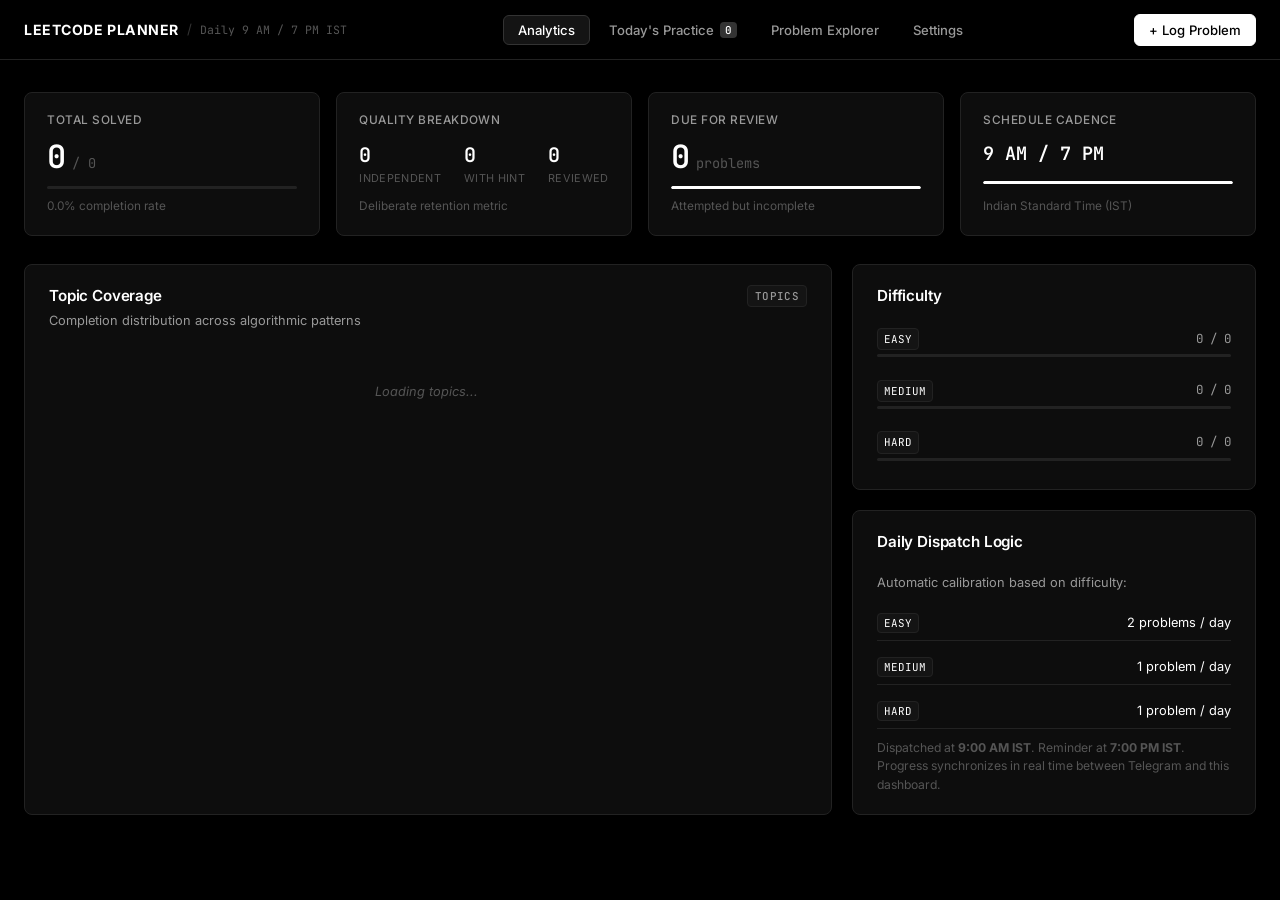
==== templates/index.html @ 70f2a2f5 "LeetCode Daily Scheduler & Planner" ====
<!DOCTYPE html>
<html lang="en">
<head>
  <meta charset="UTF-8" />
  <meta name="viewport" content="width=device-width, initial-scale=1.0" />
  <title>LeetCode Scheduler & Daily Practice Planner</title>
  <meta name="description" content="Deliberate practice scheduler and tracker for LeetCode with automated Telegram dispatch at 9:00 AM IST and evening check-ins at 7:00 PM IST." />
  <link rel="preconnect" href="https://fonts.googleapis.com" />
  <link rel="preconnect" href="https://fonts.gstatic.com" crossorigin />
  <link href="https://fonts.googleapis.com/css2?family=Inter:wght@300;400;500;600;700&family=JetBrains+Mono:wght@400;500;600&display=swap" rel="stylesheet" />
  <link rel="stylesheet" href="/static/css/style.css?v=14" />
</head>
<body class="mono-theme">
  <!-- Top Navigation Header -->
  <header class="app-header">
    <div class="header-inner">
      <div class="brand">
        <span class="brand-title">LEETCODE PLANNER</span>
        <span class="brand-divider">/</span>
        <span class="brand-sub">Daily 9 AM / 7 PM IST</span>
      </div>

      <nav class="nav-menu" role="tablist">
        <button class="nav-item active" data-tab="analytics" id="tabAnalytics">Analytics</button>
        <button class="nav-item" data-tab="daily" id="tabDaily">
          Today's Practice
          <span class="nav-count" id="dailyBadge">0</span>
        </button>
        <button class="nav-item" data-tab="explorer" id="tabExplorer">Problem Explorer</button>
        <button class="nav-item" data-tab="settings" id="tabSettings">Settings</button>
      </nav>

      <div class="header-controls">
        <button class="btn btn-primary" id="btnOpenLogModal">+ Log Problem</button>
      </div>
    </div>
  </header>

  <!-- Main Container -->
  <main class="app-container">
    <!-- TAB 1: ANALYTICS -->
    <section class="tab-pane active" id="pane-analytics">
      <!-- Top Metrics Row -->
      <div class="metrics-row">
        <div class="metric-box">
          <div class="metric-label">Total Solved</div>
          <div class="metric-number-wrap">
            <span class="metric-number" id="statTotalSolved">0</span>
            <span class="metric-total" id="statMasterTotal">/ 0</span>
          </div>
          <div class="progress-track">
            <div class="progress-bar" id="statProgressFill" style="width: 0%"></div>
          </div>
          <div class="metric-meta" id="statCompletionRate">0.0% completion rate</div>
        </div>

        <div class="metric-box">
          <div class="metric-label">Quality Breakdown</div>
          <div class="metric-stats-trio">
            <div class="trio-item">
              <span class="trio-val" id="statIndepSolved">0</span>
              <span class="trio-lbl">Independent</span>
            </div>
            <div class="trio-item">
              <span class="trio-val" id="statHintSolved">0</span>
              <span class="trio-lbl">With Hint</span>
            </div>
            <div class="trio-item">
              <span class="trio-val" id="statReviewSolved">0</span>
              <span class="trio-lbl">Reviewed</span>
            </div>
          </div>
          <div class="metric-meta">Deliberate retention metric</div>
        </div>

        <div class="metric-box" id="cardReviewsDue">
          <div class="metric-label">Due for Review</div>
          <div class="metric-number-wrap">
            <span class="metric-number" id="statReviewsDue">0</span>
            <span class="metric-unit">problems</span>
          </div>
          <div class="progress-track">
            <div class="progress-bar" id="statReviewProgress" style="width: 100%"></div>
          </div>
          <div class="metric-meta">Attempted but incomplete</div>
        </div>

        <div class="metric-box">
          <div class="metric-label">Schedule Cadence</div>
          <div class="metric-number-wrap">
            <span class="metric-number" style="font-size: 1.15rem; font-family: var(--font-mono);">9 AM / 7 PM</span>
          </div>
          <div class="progress-track">
            <div class="progress-bar" style="width: 100%"></div>
          </div>
          <div class="metric-meta">Indian Standard Time (IST)</div>
        </div>
      </div>

      <!-- Main Two Column Grid -->
      <div class="dashboard-grid">
        <!-- Topic Mastery Section -->
        <div class="panel">
          <div class="panel-header">
            <div>
              <h2 class="panel-title">Topic Coverage</h2>
              <p class="panel-desc">Completion distribution across algorithmic patterns</p>
            </div>
            <span class="tag" id="topicCountBadge">Topics</span>
          </div>
          <div class="topics-grid" id="topicsContainer">
            <div class="loading-state">Loading topics...</div>
          </div>
        </div>

        <!-- Sidebar Section: Difficulty & Schedule Rules -->
        <div class="sidebar-col">
          <!-- Difficulty Panel -->
          <div class="panel">
            <div class="panel-header">
              <h2 class="panel-title">Difficulty</h2>
            </div>
            <div class="diff-list">
              <div class="diff-row">
                <div class="diff-info">
                  <span class="mono-badge">EASY</span>
                  <span class="diff-val" id="diffEasyCounts">0 / 0</span>
                </div>
                <div class="progress-track">
                  <div class="progress-bar" id="diffEasyFill" style="width: 0%"></div>
                </div>
              </div>

              <div class="diff-row">
                <div class="diff-info">
                  <span class="mono-badge">MEDIUM</span>
                  <span class="diff-val" id="diffMedCounts">0 / 0</span>
                </div>
                <div class="progress-track">
                  <div class="progress-bar" id="diffMedFill" style="width: 0%"></div>
                </div>
              </div>

              <div class="diff-row">
                <div class="diff-info">
                  <span class="mono-badge">HARD</span>
                  <span class="diff-val" id="diffHardCounts">0 / 0</span>
                </div>
                <div class="progress-track">
                  <div class="progress-bar" id="diffHardFill" style="width: 0%"></div>
                </div>
              </div>
            </div>
          </div>

          <!-- Daily Rule Policy Panel -->
          <div class="panel">
            <div class="panel-header">
              <h2 class="panel-title">Daily Dispatch Logic</h2>
            </div>
            <p class="panel-desc">Automatic calibration based on difficulty:</p>
            <div style="margin-top: 12px; display: flex; flex-direction: column; gap: 8px;">
              <div class="kv-row">
                <span class="kv-key"><span class="mono-badge">EASY</span></span>
                <span class="kv-val">2 problems / day</span>
              </div>
              <div class="kv-row">
                <span class="kv-key"><span class="mono-badge">MEDIUM</span></span>
                <span class="kv-val">1 problem / day</span>
              </div>
              <div class="kv-row">
                <span class="kv-key"><span class="mono-badge">HARD</span></span>
                <span class="kv-val">1 problem / day</span>
              </div>
            </div>
            <p class="settings-hint" style="margin-top: 10px;">
              Dispatched at <b>9:00 AM IST</b>. Reminder at <b>7:00 PM IST</b>. Progress synchronizes in real time between Telegram and this dashboard.
            </p>
          </div>
        </div>
      </div>
    </section>

    <!-- TAB 2: TODAY'S PRACTICE -->
    <section class="tab-pane" id="pane-daily">
      <div class="section-hero">
        <div>
          <h2 class="section-title">Today's Practice Assignment</h2>
          <p class="section-desc">Topic-calibrated problems for today (2 if Easy, 1 if Medium or Hard).</p>
        </div>
        <div class="hero-actions">
          <button class="btn btn-secondary btn-sm" id="btnTelegramSendDaily">Send to Telegram</button>
          <button class="btn btn-secondary btn-sm" id="btnRefreshDaily">Regenerate Batch</button>
        </div>
      </div>

      <!-- Company Filter -->
      <div class="filter-strip">
        <span class="filter-caption">Company Filter:</span>
        <div class="filter-buttons" id="dailyCompanyPills">
          <button class="filter-btn active" data-company="">All</button>
          <button class="filter-btn" data-company="amazon">Amazon</button>
          <button class="filter-btn" data-company="google">Google</button>
          <button class="filter-btn" data-company="meta">Meta</button>
          <button class="filter-btn" data-company="microsoft">Microsoft</button>
          <button class="filter-btn" data-company="apple">Apple</button>
          <button class="filter-btn" data-company="uber">Uber</button>
        </div>
      </div>

      <!-- Daily Problem Cards -->
      <div class="daily-grid" id="dailyCardsContainer">
        <div class="loading-state">Loading today's practice...</div>
      </div>
    </section>

    <!-- TAB 3: PROBLEM EXPLORER -->
    <section class="tab-pane" id="pane-explorer">
      <div class="panel explorer-controls">
        <!-- Full Width Search Bar at Top -->
        <div class="search-wrap-full" style="position: relative; width: 100%; margin-bottom: 1.25rem;">
          <div class="search-icon-box" style="position: absolute; left: 15px; top: 50%; transform: translateY(-50%); display: flex; align-items: center; pointer-events: none; color: var(--text-muted); z-index: 2;">
            <svg viewBox="0 0 24 24" width="16" height="16" fill="none" stroke="currentColor" stroke-width="2">
              <circle cx="11" cy="11" r="8"></circle>
              <line x1="21" y1="21" x2="16.65" y2="16.65"></line>
            </svg>
          </div>
          <input type="text" id="inputSearch" class="form-control search-input-styled" style="padding-left: 44px !important;" placeholder="Search by problem title or #ID (e.g. 1, 53, Two Sum)..." />
        </div>

        <!-- 2 Dropdowns Left & 2 Dropdowns Right -->
        <div class="filters-grid">
          <!-- Left Side (2 Dropdowns) -->
          <div class="filter-col">
            <div class="filter-field">
              <label class="filter-label" for="selectTopic">Topic Pattern</label>
              <select id="selectTopic" class="form-control form-select">
                <option value="all">All Topics</option>
              </select>
            </div>
            <div class="filter-field">
              <label class="filter-label" for="selectDifficulty">Difficulty</label>
              <select id="selectDifficulty" class="form-control form-select">
                <option value="all">All Difficulties</option>
                <option value="Easy">Easy</option>
                <option value="Medium">Medium</option>
                <option value="Hard">Hard</option>
              </select>
            </div>
          </div>

          <!-- Right Side (2 Dropdowns) -->
          <div class="filter-col">
            <div class="filter-field">
              <label class="filter-label" for="selectCompany">Target Company</label>
              <select id="selectCompany" class="form-control form-select">
                <option value="all">All Companies</option>
              </select>
            </div>
            <div class="filter-field">
              <label class="filter-label" for="selectStatus">Progress Status</label>
              <select id="selectStatus" class="form-control form-select">
                <option value="all">All Status</option>
                <option value="unsolved">Unsolved</option>
                <option value="solved">Solved</option>
                <option value="attempted">Attempted</option>
              </select>
            </div>
          </div>
        </div>
      </div>

      <!-- Table Panel -->
      <div class="panel table-panel">
        <div class="table-scroll">
          <table class="data-table">
            <thead>
              <tr>
                <th style="width: 70px;">ID</th>
                <th>TITLE</th>
                <th style="width: 110px;">DIFFICULTY</th>
                <th style="width: 150px;">TOPIC</th>
                <th>COMPANIES</th>
                <th style="width: 120px;">STATUS</th>
                <th style="width: 160px; text-align: right;">ACTIONS</th>
              </tr>
            </thead>
            <tbody id="problemsTableBody">
              <tr><td colspan="7" class="loading-state">Loading catalog...</td></tr>
            </tbody>
          </table>
        </div>

        <div class="table-footer">
          <span class="footer-info" id="paginationInfo">Showing 0 problems</span>
          <div class="pagination">
            <button class="btn btn-secondary btn-sm" id="btnPrevPage" disabled>Previous</button>
            <span class="page-num" id="pageIndicator">Page 1 / 1</span>
            <button class="btn btn-secondary btn-sm" id="btnNextPage">Next</button>
          </div>
        </div>
      </div>
    </section>

    <!-- TAB 4: SETTINGS -->
    <section class="tab-pane" id="pane-settings">
      <div class="settings-layout">
        <!-- Telegram Bot Settings Panel (Secure - Env Only) -->
        <div class="panel">
          <div class="panel-header">
            <h2 class="panel-title">Telegram Notifications</h2>
            <span class="tag" id="badgeTelegramStatus">CHECKING</span>
          </div>
          <p class="panel-desc">Dispatches daily 9:00 AM practice batches and 7:00 PM evening check-ins.</p>

          <div style="margin-top: 14px; display: flex; flex-direction: column; gap: 8px;">
            <div class="kv-row">
              <span class="kv-key">Bot Service</span>
              <span class="kv-val" id="textTelegramReady">Checking...</span>
            </div>
            <div class="kv-row">
              <span class="kv-key">Bot Token</span>
              <span class="kv-val mono" style="color: var(--text-muted);">•••••••••••••••• (Set via TELEGRAM_BOT_TOKEN)</span>
            </div>
            <div class="kv-row">
              <span class="kv-key">Chat ID</span>
              <span class="kv-val mono" style="color: var(--text-muted);">•••••••••••• (Set via TELEGRAM_CHAT_ID)</span>
            </div>
          </div>

          <p class="settings-hint" style="margin-top: 12px;">
            Credentials are loaded securely from server environment variables (<code>.env</code> locally or Cloud Config in production). Never exposed to visitors.
          </p>

          <div class="settings-actions" style="margin-top: 14px;">
            <button class="btn btn-primary btn-sm" id="btnTestTelegram">Test Ping</button>
            <button class="btn btn-secondary btn-sm" id="btnSendPracticeTelegram">Dispatch Practice Now</button>
          </div>
          <div id="telegramFeedback" class="action-feedback"></div>
        </div>

        <!-- Automated Schedule Panel -->
        <div class="panel">
          <div class="panel-header">
            <h2 class="panel-title">Automated Schedule & Bot</h2>
            <span class="tag" id="badgeSchedulerStatus">ACTIVE</span>
          </div>
          <p class="panel-desc">Automatic morning problem dispatch and evening completion checks.</p>
          <div class="kv-row">
            <span class="kv-key">Morning Dispatch</span>
            <span class="kv-val mono">9:00 AM IST (2 Easy or 1 Med / Hard)</span>
          </div>
          <div class="kv-row">
            <span class="kv-key">Evening Reminder</span>
            <span class="kv-val mono">7:00 PM IST (Nudges if unfinished)</span>
          </div>
          <div class="kv-row">
            <span class="kv-key">Two-Way Sync</span>
            <span class="kv-val">Inline buttons in Telegram sync to Excel & Web</span>
          </div>
          <div class="settings-actions">
            <button class="btn btn-secondary btn-sm" id="btnTriggerMorning">Trigger 9:00 AM Dispatch Now</button>
            <button class="btn btn-secondary btn-sm" id="btnTriggerEvening">Trigger 7:00 PM Reminder Now</button>
          </div>
          <div id="schedulerFeedback" class="action-feedback"></div>
        </div>

        <!-- Excel Data Storage Panel -->
        <div class="panel">
          <div class="panel-header">
            <h2 class="panel-title">Excel Data Storage</h2>
            <span class="tag">EXCEL</span>
          </div>
          <div class="kv-row">
            <span class="kv-key">Master Bank</span>
            <span class="kv-val mono">leetcode.xlsx (Read-Only)</span>
          </div>
          <div class="kv-row">
            <span class="kv-key">User Tracker</span>
            <span class="kv-val mono">leetcode_tracker.xlsx (Upsert)</span>
          </div>
          <p class="settings-hint">
            All progress, attempt dates, review schedules, and dispatch records are saved strictly inside <code>leetcode_tracker.xlsx</code>.
          </p>
          <div class="settings-actions" style="margin-top: 14px; display: flex; gap: 8px; flex-wrap: wrap;">
            <a href="/api/tracker/download" class="btn btn-secondary btn-sm" download>
              ⬇ Download Tracker (.xlsx)
            </a>
            <button class="btn btn-secondary btn-sm" id="btnResetProgress" style="color: #ef4444; border-color: rgba(239, 68, 68, 0.3);">
              Reset All Progress to 0
            </button>
          </div>
          <div id="resetFeedback" class="action-feedback"></div>
        </div>
      </div>
    </section>
  </main>

  <!-- LOG PROGRESS MODAL -->
  <div class="modal-backdrop" id="logModal" aria-hidden="true">
    <div class="modal-dialog">
      <div class="modal-top">
        <div>
          <h3 class="modal-heading">Log Problem Progress</h3>
          <p class="modal-subheading" id="modalProblemSubtitle">Update practice record in leetcode_tracker.xlsx</p>
        </div>
        <button class="btn-close" id="btnCloseLogModal">&times;</button>
      </div>

      <form id="formLogProgress" class="modal-content-form">
        <input type="hidden" id="logQuestionId" />

        <div class="field">
          <label for="logProblemSearch">Problem</label>
          <input type="text" id="logProblemSearch" class="form-control" placeholder="Search by ID or Title (e.g. 1 or Two Sum)" required />
          <div class="field-feedback" id="logProblemDetails"></div>
        </div>

        <div class="field-row">
          <div class="field flex-1">
            <label for="logStatus">Status</label>
            <select id="logStatus" class="form-control form-select">
              <option value="Solved Independently">Solved Independently</option>
              <option value="Solved with hint">Solved with hint</option>
              <option value="Solved after seeing solution">Solved after seeing solution</option>
              <option value="Attempted">Attempted (Struggled)</option>
              <option value="Review solved">Review solved</option>
            </select>
          </div>
          <div class="field flex-1">
            <label for="logDate">Date</label>
            <input type="date" id="logDate" class="form-control" />
          </div>
        </div>

        <div class="field-row">
          <div class="field flex-1">
            <label for="logTimeSpent">Time Taken (Minutes)</label>
            <input type="number" id="logTimeSpent" class="form-control" min="1" max="180" placeholder="25" />
          </div>
          <div class="field flex-1">
            <label for="logHintsUsed">Hints Count</label>
            <input type="number" id="logHintsUsed" class="form-control" min="0" max="10" value="0" />
          </div>
        </div>

        <div class="field">
          <label for="logFeedback">Notes / Approach / Remarks</label>
          <textarea id="logFeedback" class="form-control" rows="3" placeholder="Key insights, edge cases, or complexity notes..."></textarea>
        </div>

        <div class="modal-actions">
          <button type="button" class="btn btn-secondary" id="btnCancelLogModal">Cancel</button>
          <button type="submit" class="btn btn-primary" id="btnSubmitLog">Save to Tracker</button>
        </div>
      </form>
    </div>
  </div>

  <div class="toast-box" id="appToast" aria-live="polite"></div>

  <script src="/static/js/app.js?v=11"></script>
</body>
</html>
---- static/css/style.css ----
/* ==========================================================================
   LeetCode Coach & Tracker - Minimalist Monochrome Design System
   Sleek, classy, uniform black & white aesthetics (Linear / Vercel style)
   ========================================================================== */

:root {
  --bg-page: #000000;
  --bg-panel: #0d0d0d;
  --bg-surface: #141414;
  --bg-hover: #1a1a1a;
  --bg-elevated: #1f1f1f;

  --border-hairline: #222222;
  --border-medium: #333333;
  --border-light: #444444;

  --text-primary: #ffffff;
  --text-secondary: #999999;
  --text-muted: #555555;
  --text-inverted: #000000;

  --font-sans: 'Inter', -apple-system, BlinkMacSystemFont, "Segoe UI", Roboto, sans-serif;
  --font-mono: 'JetBrains Mono', monospace;

  --radius-xs: 4px;
  --radius-sm: 6px;
  --radius-md: 8px;

  --transition-fast: 0.15s ease;
}

*, *::before, *::after {
  box-sizing: border-box;
  margin: 0;
  padding: 0;
}

body.mono-theme {
  background-color: var(--bg-page);
  color: var(--text-primary);
  font-family: var(--font-sans);
  font-size: 13.5px;
  line-height: 1.5;
  -webkit-font-smoothing: antialiased;
  -moz-osx-font-smoothing: grayscale;
  min-height: 100vh;
  overflow-x: hidden;
}

/* Scrollbar */
::-webkit-scrollbar {
  width: 6px;
  height: 6px;
}
::-webkit-scrollbar-track {
  background: var(--bg-page);
}
::-webkit-scrollbar-thumb {
  background: var(--border-medium);
  border-radius: var(--radius-xs);
}
::-webkit-scrollbar-thumb:hover {
  background: var(--border-light);
}

/* ==========================================================================
   Header & Navigation
   ========================================================================== */
.app-header {
  position: sticky;
  top: 0;
  z-index: 50;
  background: rgba(0, 0, 0, 0.88);
  backdrop-filter: blur(12px);
  -webkit-backdrop-filter: blur(12px);
  border-bottom: 1px solid var(--border-hairline);
}

.header-inner {
  max-width: 1400px;
  margin: 0 auto;
  padding: 0.85rem 1.5rem;
  display: flex;
  align-items: center;
  justify-content: space-between;
  gap: 1.5rem;
}

.brand {
  display: flex;
  align-items: center;
  gap: 8px;
}

.brand-title {
  font-size: 0.88rem;
  font-weight: 700;
  letter-spacing: 0.04em;
  color: var(--text-primary);
}

.brand-divider {
  color: var(--border-medium);
  font-size: 0.85rem;
}

.brand-sub {
  font-family: var(--font-mono);
  font-size: 0.72rem;
  color: var(--text-muted);
}

.nav-menu {
  display: flex;
  align-items: center;
  gap: 4px;
}

.nav-item {
  background: transparent;
  border: 1px solid transparent;
  color: var(--text-secondary);
  font-family: var(--font-sans);
  font-size: 0.82rem;
  font-weight: 500;
  padding: 6px 14px;
  border-radius: var(--radius-sm);
  cursor: pointer;
  display: flex;
  align-items: center;
  gap: 6px;
  transition: all var(--transition-fast);
}

.nav-item:hover {
  color: var(--text-primary);
  background: var(--bg-hover);
}

.nav-item.active {
  color: var(--text-primary);
  background: var(--bg-surface);
  border-color: var(--border-medium);
}

.nav-count {
  font-family: var(--font-mono);
  font-size: 0.68rem;
  padding: 1px 5px;
  background: var(--border-medium);
  border-radius: var(--radius-xs);
  color: var(--text-primary);
}

.header-controls {
  display: flex;
  align-items: center;
  gap: 0.6rem;
}

/* ==========================================================================
   Buttons
   ========================================================================== */
.btn {
  display: inline-flex;
  align-items: center;
  justify-content: center;
  gap: 6px;
  padding: 7px 14px;
  font-family: var(--font-sans);
  font-size: 0.82rem;
  font-weight: 500;
  border-radius: var(--radius-sm);
  cursor: pointer;
  transition: all var(--transition-fast);
  white-space: nowrap;
  border: 1px solid transparent;
  text-decoration: none;
}

.btn-primary {
  background: #ffffff;
  color: #000000;
  border-color: #ffffff;
}

.btn-primary:hover {
  background: #e0e0e0;
  border-color: #e0e0e0;
}

.btn-secondary {
  background: var(--bg-panel);
  color: var(--text-primary);
  border-color: var(--border-hairline);
}

.btn-secondary:hover {
  background: var(--bg-hover);
  border-color: var(--border-medium);
}

.btn-sm {
  padding: 5px 10px;
  font-size: 0.76rem;
}

.btn-icon {
  width: 32px;
  height: 32px;
  padding: 0;
}

.btn-link {
  background: none;
  border: none;
  color: var(--text-secondary);
  font-size: 0.75rem;
  cursor: pointer;
  text-decoration: underline;
  padding: 0;
}

.btn-link:hover {
  color: var(--text-primary);
}

.btn-close {
  background: none;
  border: none;
  color: var(--text-muted);
  font-size: 1.3rem;
  cursor: pointer;
  line-height: 1;
  padding: 4px;
}

.btn-close:hover {
  color: var(--text-primary);
}

/* ==========================================================================
   Main Container & Panels
   ========================================================================== */
.app-container {
  max-width: 1400px;
  margin: 0 auto;
  padding: 2rem 1.5rem 5rem;
}

.tab-pane {
  display: none;
}

.tab-pane.active {
  display: block;
  animation: paneIn 0.2s ease forwards;
}

@keyframes paneIn {
  from { opacity: 0; transform: translateY(4px); }
  to { opacity: 1; transform: translateY(0); }
}

.panel {
  background: var(--bg-panel);
  border: 1px solid var(--border-hairline);
  border-radius: var(--radius-md);
  padding: 1.25rem 1.5rem;
  transition: border-color var(--transition-fast);
}

.panel-header {
  display: flex;
  align-items: flex-start;
  justify-content: space-between;
  margin-bottom: 1.25rem;
  gap: 1rem;
}

.panel-title {
  font-size: 0.95rem;
  font-weight: 600;
  letter-spacing: -0.01em;
  color: var(--text-primary);
}

.panel-desc {
  font-size: 0.8rem;
  color: var(--text-secondary);
  margin-top: 3px;
}

.tag {
  display: inline-flex;
  align-items: center;
  padding: 2px 7px;
  font-family: var(--font-mono);
  font-size: 0.68rem;
  font-weight: 500;
  border-radius: var(--radius-xs);
  background: var(--bg-surface);
  border: 1px solid var(--border-hairline);
  color: var(--text-secondary);
  text-transform: uppercase;
  letter-spacing: 0.03em;
}

.mono-badge {
  font-family: var(--font-mono);
  font-size: 0.68rem;
  padding: 2px 6px;
  background: var(--bg-surface);
  border: 1px solid var(--border-hairline);
  border-radius: var(--radius-xs);
  color: var(--text-primary);
}

/* ==========================================================================
   Metrics Row (Analytics Top)
   ========================================================================== */
.metrics-row {
  display: grid;
  grid-template-columns: repeat(auto-fit, minmax(240px, 1fr));
  gap: 1rem;
  margin-bottom: 1.75rem;
}

.metric-box {
  background: var(--bg-panel);
  border: 1px solid var(--border-hairline);
  border-radius: var(--radius-md);
  padding: 1.2rem 1.4rem;
  display: flex;
  flex-direction: column;
  justify-content: space-between;
}

.metric-label {
  font-size: 0.74rem;
  font-weight: 500;
  color: var(--text-secondary);
  text-transform: uppercase;
  letter-spacing: 0.04em;
  margin-bottom: 0.6rem;
}

.metric-number-wrap {
  display: flex;
  align-items: baseline;
  gap: 6px;
  margin-bottom: 0.75rem;
}

.metric-number {
  font-family: var(--font-mono);
  font-size: 2rem;
  font-weight: 600;
  color: var(--text-primary);
  line-height: 1;
}

.metric-total, .metric-unit {
  font-family: var(--font-mono);
  font-size: 0.85rem;
  color: var(--text-muted);
}

.metric-meta {
  font-size: 0.74rem;
  color: var(--text-muted);
}

.metric-stats-trio {
  display: flex;
  align-items: center;
  justify-content: space-between;
  margin-bottom: 0.75rem;
}

.trio-item {
  display: flex;
  flex-direction: column;
}

.trio-val {
  font-family: var(--font-mono);
  font-size: 1.25rem;
  font-weight: 600;
  color: var(--text-primary);
}

.trio-lbl {
  font-size: 0.68rem;
  color: var(--text-muted);
  text-transform: uppercase;
  letter-spacing: 0.03em;
}

/* Progress Tracks */
.progress-track {
  width: 100%;
  height: 3px;
  background: var(--border-hairline);
  border-radius: var(--radius-xs);
  overflow: hidden;
  margin-bottom: 0.5rem;
}

.progress-bar {
  height: 100%;
  background: #ffffff;
  border-radius: var(--radius-xs);
  transition: width 0.4s ease;
}

/* ==========================================================================
   Dashboard Grid (Topics + Sidebar)
   ========================================================================== */
.dashboard-grid {
  display: grid;
  grid-template-columns: 2fr 1fr;
  gap: 1.25rem;
}

@media (max-width: 1024px) {
  .dashboard-grid {
    grid-template-columns: 1fr;
  }
}

.topics-grid {
  display: grid;
  grid-template-columns: repeat(auto-fit, minmax(260px, 1fr));
  gap: 0.75rem;
  max-height: 540px;
  overflow-y: auto;
  padding-right: 4px;
}

.topic-card {
  background: var(--bg-surface);
  border: 1px solid var(--border-hairline);
  border-radius: var(--radius-sm);
  padding: 0.85rem 1rem;
}

.topic-row {
  display: flex;
  align-items: center;
  justify-content: space-between;
  margin-bottom: 0.45rem;
}

.topic-title {
  font-size: 0.82rem;
  font-weight: 500;
  color: var(--text-primary);
}

.topic-metric {
  font-family: var(--font-mono);
  font-size: 0.74rem;
  color: var(--text-secondary);
}

.topic-metric b {
  color: #ffffff;
}

.sidebar-col {
  display: flex;
  flex-direction: column;
  gap: 1.25rem;
}

/* Difficulty Panel */
.diff-list {
  display: flex;
  flex-direction: column;
  gap: 0.9rem;
}

.diff-row {
  display: flex;
  flex-direction: column;
  gap: 4px;
}

.diff-info {
  display: flex;
  align-items: center;
  justify-content: space-between;
}

.diff-val {
  font-family: var(--font-mono);
  font-size: 0.78rem;
  color: var(--text-secondary);
}

/* Weak Tags */
.weak-tags-list {
  display: flex;
  flex-wrap: wrap;
  gap: 6px;
  margin-top: 0.85rem;
  max-height: 240px;
  overflow-y: auto;
}

.weak-item-btn {
  background: var(--bg-surface);
  border: 1px solid var(--border-hairline);
  color: var(--text-secondary);
  font-family: var(--font-mono);
  font-size: 0.72rem;
  padding: 4px 8px;
  border-radius: var(--radius-xs);
  cursor: pointer;
  transition: all var(--transition-fast);
  text-align: left;
}

.weak-item-btn:hover {
  color: #ffffff;
  border-color: var(--border-light);
  background: var(--bg-hover);
}

.empty-state {
  font-size: 0.78rem;
  color: var(--text-muted);
  padding: 0.5rem 0;
}

/* ==========================================================================
   Today's Practice (Daily Pane)
   ========================================================================== */
.section-hero {
  display: flex;
  align-items: center;
  justify-content: space-between;
  margin-bottom: 1.25rem;
  gap: 1rem;
  flex-wrap: wrap;
}

.section-title {
  font-size: 1.15rem;
  font-weight: 600;
  letter-spacing: -0.01em;
  color: var(--text-primary);
}

.section-desc {
  font-size: 0.82rem;
  color: var(--text-secondary);
  margin-top: 2px;
}

.hero-actions {
  display: flex;
  gap: 0.5rem;
}

.filter-strip {
  display: flex;
  align-items: center;
  gap: 0.85rem;
  margin-bottom: 1.5rem;
  flex-wrap: wrap;
}

.filter-caption {
  font-size: 0.75rem;
  color: var(--text-muted);
  text-transform: uppercase;
  letter-spacing: 0.04em;
}

.filter-buttons {
  display: flex;
  gap: 4px;
  flex-wrap: wrap;
}

.filter-btn {
  background: transparent;
  border: 1px solid var(--border-hairline);
  color: var(--text-secondary);
  font-family: var(--font-sans);
  font-size: 0.75rem;
  padding: 4px 10px;
  border-radius: var(--radius-xs);
  cursor: pointer;
  transition: all var(--transition-fast);
}

.filter-btn:hover {
  background: var(--bg-hover);
  color: var(--text-primary);
}

.filter-btn.active {
  background: #ffffff;
  color: #000000;
  border-color: #ffffff;
  font-weight: 600;
}

.daily-grid {
  display: grid;
  grid-template-columns: repeat(auto-fit, minmax(320px, 1fr));
  gap: 1.25rem;
}

.daily-card {
  background: var(--bg-panel);
  border: 1px solid var(--border-hairline);
  border-radius: var(--radius-md);
  padding: 1.4rem;
  display: flex;
  flex-direction: column;
  justify-content: space-between;
  gap: 1.2rem;
  transition: border-color var(--transition-fast);
}

.daily-card:hover {
  border-color: var(--border-medium);
}

.daily-card-top {
  display: flex;
  align-items: center;
  justify-content: space-between;
  margin-bottom: 0.5rem;
}

.daily-card-title {
  font-size: 1.05rem;
  font-weight: 600;
  color: var(--text-primary);
  margin-bottom: 0.6rem;
  line-height: 1.35;
}

.daily-meta-row {
  display: flex;
  align-items: center;
  gap: 6px;
  flex-wrap: wrap;
  margin-bottom: 0.85rem;
}

.daily-reason {
  background: var(--bg-surface);
  border-left: 2px solid var(--border-light);
  padding: 0.65rem 0.85rem;
  border-radius: 0 var(--radius-xs) var(--radius-xs) 0;
  font-size: 0.78rem;
  color: var(--text-secondary);
  line-height: 1.45;
}

.daily-actions {
  display: flex;
  gap: 0.5rem;
}

.daily-actions .btn {
  flex: 1;
}

/* ==========================================================================
   Explorer & Data Table
   ========================================================================== */
.explorer-controls {
  margin-bottom: 1.25rem;
  padding: 1.25rem 1.4rem;
  background: var(--bg-panel);
  border: 1px solid var(--border-hairline);
  border-radius: var(--radius-md);
}

/* Full Width Search Bar */
.search-wrap-full {
  position: relative;
  width: 100%;
  margin-bottom: 1.15rem;
  display: flex;
  align-items: center;
}

.search-icon-box {
  position: absolute;
  left: 15px;
  top: 50%;
  transform: translateY(-50%);
  display: flex;
  align-items: center;
  justify-content: center;
  pointer-events: none;
  color: var(--text-muted);
  z-index: 2;
}

.search-wrap-full .search-input-styled,
.search-wrap-full input.form-control {
  width: 100%;
  padding: 11px 16px 11px 44px !important;
  font-size: 0.86rem;
  font-family: var(--font-sans);
  background: var(--bg-surface);
  border: 1px solid var(--border-hairline);
  border-radius: var(--radius-sm);
  color: var(--text-primary);
  transition: all var(--transition-fast);
}

.search-wrap-full .search-input-styled:focus,
.search-wrap-full input.form-control:focus {
  border-color: #ffffff;
  box-shadow: 0 0 0 2px rgba(255, 255, 255, 0.08);
  background: var(--bg-hover);
}

/* 2x2 Dropdowns Grid */
.filters-grid {
  display: grid;
  grid-template-columns: 1fr 1fr;
  gap: 1.25rem;
}

@media (max-width: 768px) {
  .filters-grid {
    grid-template-columns: 1fr;
    gap: 0.85rem;
  }
}

.filter-col {
  display: flex;
  flex-direction: column;
  gap: 0.85rem;
}

.filter-field {
  display: flex;
  flex-direction: column;
  gap: 5px;
}

.filter-label {
  font-family: var(--font-mono);
  font-size: 0.68rem;
  font-weight: 500;
  text-transform: uppercase;
  letter-spacing: 0.05em;
  color: var(--text-muted);
}

.form-control {
  background: var(--bg-surface);
  border: 1px solid var(--border-hairline);
  color: var(--text-primary);
  font-family: var(--font-sans);
  font-size: 0.82rem;
  padding: 7px 10px;
  border-radius: var(--radius-xs);
  outline: none;
  width: 100%;
  transition: border-color var(--transition-fast);
}

.form-control:focus {
  border-color: var(--border-light);
}

.form-select {
  cursor: pointer;
}

.form-select option {
  background: var(--bg-panel);
  color: var(--text-primary);
}

.table-panel {
  padding: 0;
  overflow: hidden;
}

.table-scroll {
  width: 100%;
  overflow-x: auto;
}

.data-table {
  width: 100%;
  border-collapse: collapse;
  text-align: left;
}

.data-table th {
  background: var(--bg-surface);
  color: var(--text-secondary);
  font-family: var(--font-mono);
  font-size: 0.7rem;
  font-weight: 500;
  letter-spacing: 0.05em;
  padding: 10px 16px;
  border-bottom: 1px solid var(--border-hairline);
}

.data-table td {
  padding: 11px 16px;
  border-bottom: 1px solid var(--border-hairline);
  font-size: 0.82rem;
  vertical-align: middle;
}

.data-table tr:hover td {
  background: var(--bg-surface);
}

.table-qid {
  font-family: var(--font-mono);
  color: var(--text-muted);
  font-size: 0.76rem;
}

.table-title {
  font-weight: 500;
  color: var(--text-primary);
}

.table-footer {
  display: flex;
  align-items: center;
  justify-content: space-between;
  padding: 10px 16px;
}

.footer-info {
  font-family: var(--font-mono);
  font-size: 0.75rem;
  color: var(--text-muted);
}

.pagination {
  display: flex;
  align-items: center;
  gap: 6px;
}

.page-num {
  font-family: var(--font-mono);
  font-size: 0.75rem;
  color: var(--text-secondary);
  margin: 0 4px;
}

.company-chip {
  font-family: var(--font-mono);
  font-size: 0.68rem;
  background: var(--bg-surface);
  border: 1px solid var(--border-hairline);
  padding: 2px 5px;
  border-radius: var(--radius-xs);
  color: var(--text-secondary);
  margin-right: 4px;
  display: inline-block;
}

/* ==========================================================================
   Settings Layout
   ========================================================================== */
.settings-layout {
  display: grid;
  grid-template-columns: repeat(auto-fit, minmax(360px, 1fr));
  gap: 1.25rem;
}

.kv-row {
  display: flex;
  align-items: center;
  justify-content: space-between;
  padding: 8px 0;
  border-bottom: 1px solid var(--border-hairline);
}

.kv-key {
  font-size: 0.8rem;
  color: var(--text-secondary);
}

.kv-val {
  font-size: 0.8rem;
  color: var(--text-primary);
}

.kv-val.mono {
  font-family: var(--font-mono);
  font-size: 0.76rem;
}

.settings-hint {
  font-size: 0.76rem;
  color: var(--text-muted);
  margin-top: 12px;
}

.code-box {
  background: #000000;
  border: 1px solid var(--border-hairline);
  border-radius: var(--radius-xs);
  padding: 10px 12px;
  margin: 12px 0;
}

.code-box code {
  font-family: var(--font-mono);
  font-size: 0.74rem;
  color: #cccccc;
  white-space: pre-wrap;
}

.settings-actions {
  display: flex;
  gap: 0.5rem;
}

.action-feedback {
  margin-top: 10px;
  font-family: var(--font-mono);
  font-size: 0.76rem;
  display: none;
}

/* ==========================================================================
   Modal (Problem Logging)
   ========================================================================== */
.modal-backdrop {
  position: fixed;
  inset: 0;
  background: rgba(0, 0, 0, 0.85);
  backdrop-filter: blur(6px);
  display: flex;
  align-items: center;
  justify-content: center;
  z-index: 100;
  opacity: 0;
  pointer-events: none;
  transition: opacity var(--transition-fast);
  padding: 1rem;
}

.modal-backdrop.open {
  opacity: 1;
  pointer-events: auto;
}

.modal-dialog {
  background: var(--bg-panel);
  border: 1px solid var(--border-medium);
  border-radius: var(--radius-md);
  width: 100%;
  max-width: 500px;
  box-shadow: 0 16px 40px rgba(0, 0, 0, 0.8);
  transform: translateY(6px);
  transition: transform var(--transition-fast);
  overflow: hidden;
}

.modal-backdrop.open .modal-dialog {
  transform: translateY(0);
}

.modal-top {
  display: flex;
  align-items: flex-start;
  justify-content: space-between;
  padding: 1.1rem 1.4rem;
  border-bottom: 1px solid var(--border-hairline);
}

.modal-heading {
  font-size: 1rem;
  font-weight: 600;
  color: var(--text-primary);
}

.modal-subheading {
  font-size: 0.76rem;
  color: var(--text-secondary);
  margin-top: 2px;
}

.modal-content-form {
  padding: 1.4rem;
  display: flex;
  flex-direction: column;
  gap: 1rem;
}

.field {
  display: flex;
  flex-direction: column;
  gap: 4px;
}

.field label {
  font-size: 0.74rem;
  font-weight: 500;
  color: var(--text-secondary);
  text-transform: uppercase;
  letter-spacing: 0.04em;
}

.field-row {
  display: flex;
  gap: 0.75rem;
}

.flex-1 { flex: 1; }

.field-header {
  display: flex;
  align-items: center;
  justify-content: space-between;
}

.field-feedback {
  font-family: var(--font-mono);
  font-size: 0.74rem;
  color: var(--text-secondary);
  margin-top: 3px;
}

.modal-actions {
  display: flex;
  justify-content: flex-end;
  gap: 0.6rem;
  padding-top: 0.5rem;
}

/* ==========================================================================
   AI Coach Chat Sidebar
   ========================================================================== */
.chat-sidebar {
  position: fixed;
  top: 0;
  right: 0;
  bottom: 0;
  width: min(720px, 100vw);
  max-width: 100vw;
  background: #000000;
  border-left: 1px solid var(--border-hairline);
  z-index: 100;
  display: flex;
  flex-direction: column;
  transform: translateX(100%);
  transition: transform var(--transition-fast), width var(--transition-fast);
}

.chat-sidebar.open {
  transform: translateX(0);
}

/* Fullscreen / Expanded Mode */
.chat-sidebar.fullscreen {
  position: fixed;
  top: 0;
  left: 0;
  right: 0;
  bottom: 0;
  width: 100vw;
  height: 100vh;
  max-width: 100vw;
  transform: none;
  z-index: 200;
  border-left: none;
}

.chat-window-inner {
  display: flex;
  flex-direction: row;
  width: 100%;
  height: 100%;
  overflow: hidden;
}

/* Left: Sessions Sidebar */
.chat-sessions-panel {
  width: 220px;
  min-width: 220px;
  background: #080808;
  border-right: 1px solid var(--border-hairline);
  display: flex;
  flex-direction: column;
  height: 100%;
  transition: width var(--transition-fast), min-width var(--transition-fast), transform var(--transition-fast);
}

.chat-sessions-panel.collapsed {
  display: none;
}

.sessions-header {
  display: flex;
  align-items: center;
  justify-content: space-between;
  padding: 0.85rem 0.95rem;
  border-bottom: 1px solid var(--border-hairline);
}

.sessions-title {
  font-family: var(--font-mono);
  font-size: 0.68rem;
  font-weight: 600;
  letter-spacing: 0.08em;
  color: var(--text-muted);
}

.sessions-list {
  flex: 1;
  overflow-y: auto;
  padding: 6px;
  display: flex;
  flex-direction: column;
  gap: 2px;
}

.session-item {
  display: flex;
  align-items: center;
  justify-content: space-between;
  padding: 8px 10px;
  border-radius: var(--radius-xs);
  color: var(--text-secondary);
  cursor: pointer;
  font-size: 0.78rem;
  transition: all var(--transition-fast);
  gap: 6px;
  border-left: 2px solid transparent;
  user-select: none;
}

.session-item:hover {
  background: var(--bg-hover);
  color: #ffffff;
}

.session-item.active {
  background: #181818;
  color: #ffffff;
  border-left-color: #ffffff;
}

.session-info {
  display: flex;
  flex-direction: column;
  flex: 1;
  min-width: 0;
}

.session-item-title {
  font-size: 0.77rem;
  font-weight: 500;
  white-space: nowrap;
  overflow: hidden;
  text-overflow: ellipsis;
  line-height: 1.3;
}

.session-item-meta {
  font-family: var(--font-mono);
  font-size: 0.65rem;
  color: var(--text-muted);
  margin-top: 2px;
}

.session-delete-btn {
  opacity: 0;
  background: transparent;
  border: none;
  color: var(--text-muted);
  cursor: pointer;
  padding: 3px 5px;
  font-size: 0.75rem;
  border-radius: var(--radius-xs);
  transition: opacity var(--transition-fast), color var(--transition-fast);
  line-height: 1;
}

.session-item:hover .session-delete-btn {
  opacity: 1;
}

.session-delete-btn:hover {
  color: #ffffff;
  background: #2a2a2a;
}

/* Right: Active Chat Thread */
.chat-thread-panel {
  flex: 1;
  display: flex;
  flex-direction: column;
  min-width: 0;
  height: 100%;
  background: #000000;
}

.chat-top {
  display: flex;
  align-items: center;
  justify-content: space-between;
  padding: 0.75rem 1rem;
  border-bottom: 1px solid var(--border-hairline);
  gap: 8px;
}

.chat-top-left {
  display: flex;
  align-items: center;
  gap: 10px;
  flex: 1;
  min-width: 0;
}

.chat-title {
  font-size: 0.88rem;
  font-weight: 600;
  color: var(--text-primary);
  white-space: nowrap;
  overflow: hidden;
  text-overflow: ellipsis;
}

.chat-model-picker {
  display: flex;
  align-items: center;
  gap: 5px;
  margin-top: 2px;
}

.chat-top-actions {
  display: flex;
  align-items: center;
  gap: 6px;
}

.btn-icon-ghost {
  background: transparent;
  border: 1px solid var(--border-hairline);
  border-radius: var(--radius-xs);
  color: var(--text-secondary);
  padding: 4px 6px;
  cursor: pointer;
  display: inline-flex;
  align-items: center;
  justify-content: center;
  transition: all var(--transition-fast);
}

.btn-icon-ghost:hover {
  color: #ffffff;
  border-color: var(--border-light);
  background: var(--bg-hover);
}

.chat-sub {
  font-family: var(--font-mono);
  font-size: 0.7rem;
  color: var(--text-muted);
}

.chat-context {
  display: flex;
  align-items: center;
  gap: 8px;
  padding: 7px 1rem;
  border-bottom: 1px solid var(--border-hairline);
  background: var(--bg-panel);
}

.context-tag {
  font-family: var(--font-mono);
  font-size: 0.68rem;
  color: var(--text-muted);
}

.select-xs {
  font-size: 0.74rem;
  padding: 3px 6px;
}

/* Centered reading column for full screen */
.chat-sidebar.fullscreen .chat-scroll {
  max-width: 920px;
  width: 100%;
  margin: 0 auto;
}

.chat-sidebar.fullscreen .quick-actions {
  max-width: 920px;
  width: 100%;
  margin: 0 auto;
}

.chat-sidebar.fullscreen .chat-form {
  max-width: 920px;
  width: 100%;
  margin: 0 auto;
}

.chat-scroll {
  flex: 1;
  overflow-y: auto;
  padding: 1.25rem;
  display: flex;
  flex-direction: column;
  gap: 1.1rem;
}

.msg-row {
  display: flex;
  flex-direction: column;
  max-width: 90%;
}

.msg-row.user {
  align-self: flex-end;
}

.msg-row.assistant {
  align-self: flex-start;
  max-width: 95%;
}

.msg-row.user .msg-bubble {
  background: #ffffff;
  color: #000000;
  border-radius: var(--radius-sm);
  padding: 8px 12px;
  font-size: 0.84rem;
}

.msg-row.assistant .msg-bubble {
  background: var(--bg-panel);
  border: 1px solid var(--border-hairline);
  color: var(--text-primary);
  border-radius: var(--radius-sm);
  padding: 10px 14px;
  font-size: 0.84rem;
  line-height: 1.55;
}

/* Nemotron Reasoning Accordion (Minimalist) */
.thought-box {
  background: #111111;
  border: 1px solid var(--border-hairline);
  border-left: 3px solid #888888;
  border-radius: var(--radius-xs);
  margin-bottom: 10px;
  overflow: hidden;
}

.thought-header {
  padding: 6px 10px;
  font-family: var(--font-mono);
  font-size: 0.72rem;
  color: #ededed;
  cursor: pointer;
  display: flex;
  align-items: center;
  justify-content: space-between;
  user-select: none;
  background: #161616;
}

.thought-header:hover {
  color: #ffffff;
  background: #1c1c1c;
}

.thought-status {
  font-size: 0.68rem;
  color: #888888;
}

.thought-content {
  padding: 8px 10px;
  font-family: var(--font-mono);
  font-size: 0.74rem;
  color: #a0a0a0;
  white-space: pre-wrap;
  border-top: 1px solid var(--border-hairline);
  max-height: 220px;
  overflow-y: auto;
  line-height: 1.45;
}

.quick-actions {
  display: flex;
  gap: 5px;
  padding: 8px 1.25rem;
  overflow-x: auto;
  border-top: 1px solid var(--border-hairline);
  background: var(--bg-panel);
}

.action-tag {
  background: transparent;
  border: 1px solid var(--border-hairline);
  color: var(--text-secondary);
  font-family: var(--font-sans);
  font-size: 0.72rem;
  padding: 4px 8px;
  border-radius: var(--radius-xs);
  cursor: pointer;
  white-space: nowrap;
  transition: all var(--transition-fast);
}

.action-tag:hover {
  color: #ffffff;
  border-color: var(--border-medium);
  background: var(--bg-hover);
}

.chat-form {
  display: flex;
  align-items: center;
  gap: 6px;
  padding: 0.85rem 1.25rem;
  border-top: 1px solid var(--border-hairline);
  background: #000000;
}

.chat-form textarea {
  flex: 1;
  background: var(--bg-panel);
  border: 1px solid var(--border-hairline);
  border-radius: var(--radius-xs);
  color: #ffffff;
  padding: 8px 10px;
  font-family: var(--font-sans);
  font-size: 0.82rem;
  resize: none;
  outline: none;
}

.chat-form textarea:focus {
  border-color: var(--border-light);
}

/* Toast */
.toast-box {
  position: fixed;
  bottom: 24px;
  left: 50%;
  transform: translateX(-50%) translateY(100px);
  background: #ffffff;
  color: #000000;
  border-radius: var(--radius-sm);
  padding: 8px 18px;
  font-size: 0.8rem;
  font-weight: 500;
  box-shadow: 0 8px 24px rgba(0, 0, 0, 0.7);
  z-index: 200;
  transition: transform var(--transition-fast);
  pointer-events: none;
}

.toast-box.show {
  transform: translateX(-50%) translateY(0);
}

.loading-state {
  text-align: center;
  color: var(--text-muted);
  font-size: 0.8rem;
  padding: 2rem;
  font-style: italic;
}

.problem-title-link {
  color: #ffffff;
  text-decoration: none;
  display: inline-flex;
  align-items: center;
  gap: 4px;
  transition: color var(--transition-fast);
}

.problem-title-link:hover {
  color: #c0c0c0;
  text-decoration: underline;
}

/* =========================================================================
   URL Validation & Integrity Styling
   ========================================================================= */
.url-stats-grid {
  display: grid;
  grid-template-columns: repeat(4, 1fr);
  gap: 10px;
  margin-top: 14px;
}

.url-stat-box {
  background: var(--bg-surface);
  border: 1px solid var(--border-hairline);
  border-radius: var(--radius-sm);
  padding: 12px;
  text-align: center;
}

.url-stat-num {
  display: block;
  font-family: var(--font-mono);
  font-size: 1.25rem;
  font-weight: 600;
  color: var(--text-primary);
}

.url-stat-lbl {
  font-size: 0.68rem;
  color: var(--text-muted);
  text-transform: uppercase;
  letter-spacing: 0.05em;
  margin-top: 2px;
}

.url-stat-box.valid .url-stat-num {
  color: #10b981;
}

.url-stat-box.invalid .url-stat-num {
  color: #f59e0b;
}

.url-stat-box.unknown .url-stat-num {
  color: var(--text-muted);
}

.url-badge {
  display: inline-flex;
  align-items: center;
  font-family: var(--font-mono);
  font-size: 0.65rem;
  font-weight: 500;
  padding: 2px 6px;
  border-radius: var(--radius-sm);
  margin-top: 4px;
}

.url-badge.valid {
  background: rgba(16, 185, 129, 0.12);
  color: #10b981;
  border: 1px solid rgba(16, 185, 129, 0.28);
}

.url-badge.invalid {
  background: rgba(245, 158, 11, 0.14);
  color: #f59e0b;
  border: 1px solid rgba(245, 158, 11, 0.35);
}

.url-badge.unknown {
  background: rgba(255, 255, 255, 0.05);
  color: var(--text-muted);
  border: 1px solid var(--border-hairline);
}

.url-verify-btn {
  background: transparent;
  border: 1px solid var(--border-hairline);
  color: var(--text-muted);
  font-family: var(--font-mono);
  font-size: 0.64rem;
  padding: 2px 6px;
  border-radius: var(--radius-sm);
  cursor: pointer;
  margin-left: 6px;
  transition: all var(--transition-fast);
}

.url-verify-btn:hover {
  background: var(--bg-surface);
  color: var(--text-primary);
  border-color: var(--border-subtle);
}

.url-slug-sub {
  display: block;
  font-family: var(--font-mono);
  font-size: 0.68rem;
  color: var(--text-muted);
  margin-top: 2px;
  word-break: break-all;
}

.flagged-container {
  background: var(--bg-surface);
  border: 1px solid var(--border-hairline);
  border-radius: var(--radius-sm);
  padding: 14px;
}

.flagged-list {
  display: flex;
  flex-direction: column;
  gap: 8px;
  max-height: 240px;
  overflow-y: auto;
}

.flagged-row {
  display: flex;
  align-items: center;
  justify-content: space-between;
  background: var(--bg-panel);
  border: 1px solid var(--border-hairline);
  padding: 8px 12px;
  border-radius: var(--radius-sm);
  gap: 8px;
}

.flagged-info {
  flex: 1;
  min-width: 0;
}

.flagged-title {
  font-size: 0.78rem;
  font-weight: 500;
  color: var(--text-primary);
}

.flagged-slug {
  font-family: var(--font-mono);
  font-size: 0.68rem;
  color: var(--text-muted);
}

.flagged-actions {
  display: flex;
  align-items: center;
  gap: 6px;
}

.flagged-input {
  background: var(--bg-surface);
  border: 1px solid var(--border-hairline);
  color: var(--text-primary);
  font-family: var(--font-mono);
  font-size: 0.72rem;
  padding: 4px 8px;
  border-radius: var(--radius-sm);
  width: 180px;
}

/* =========================================================================
   Daily Fixed Practice & Completed State Styling
   ========================================================================= */
.daily-progress-banner {
  background: var(--bg-surface);
  border: 1px solid var(--border-hairline);
  border-radius: var(--radius-sm);
  padding: 12px 18px;
  font-size: 0.82rem;
  color: var(--text-secondary);
  margin-bottom: 8px;
  display: flex;
  align-items: center;
  gap: 10px;
}

.daily-progress-banner.completed {
  background: rgba(16, 185, 129, 0.08);
  border-color: rgba(16, 185, 129, 0.35);
  color: #10b981;
}

.daily-card.completed-card {
  border-color: rgba(16, 185, 129, 0.3);
  background: rgba(16, 185, 129, 0.025);
}

.completed-badge {
  background: #10b981 !important;
  color: #000000 !important;
  font-weight: 700 !important;
  letter-spacing: 0.03em;
}

.tag-solved {
  color: #10b981 !important;
  border-color: rgba(16, 185, 129, 0.4) !important;
  background: rgba(16, 185, 129, 0.1) !important;
  font-weight: 600;
}
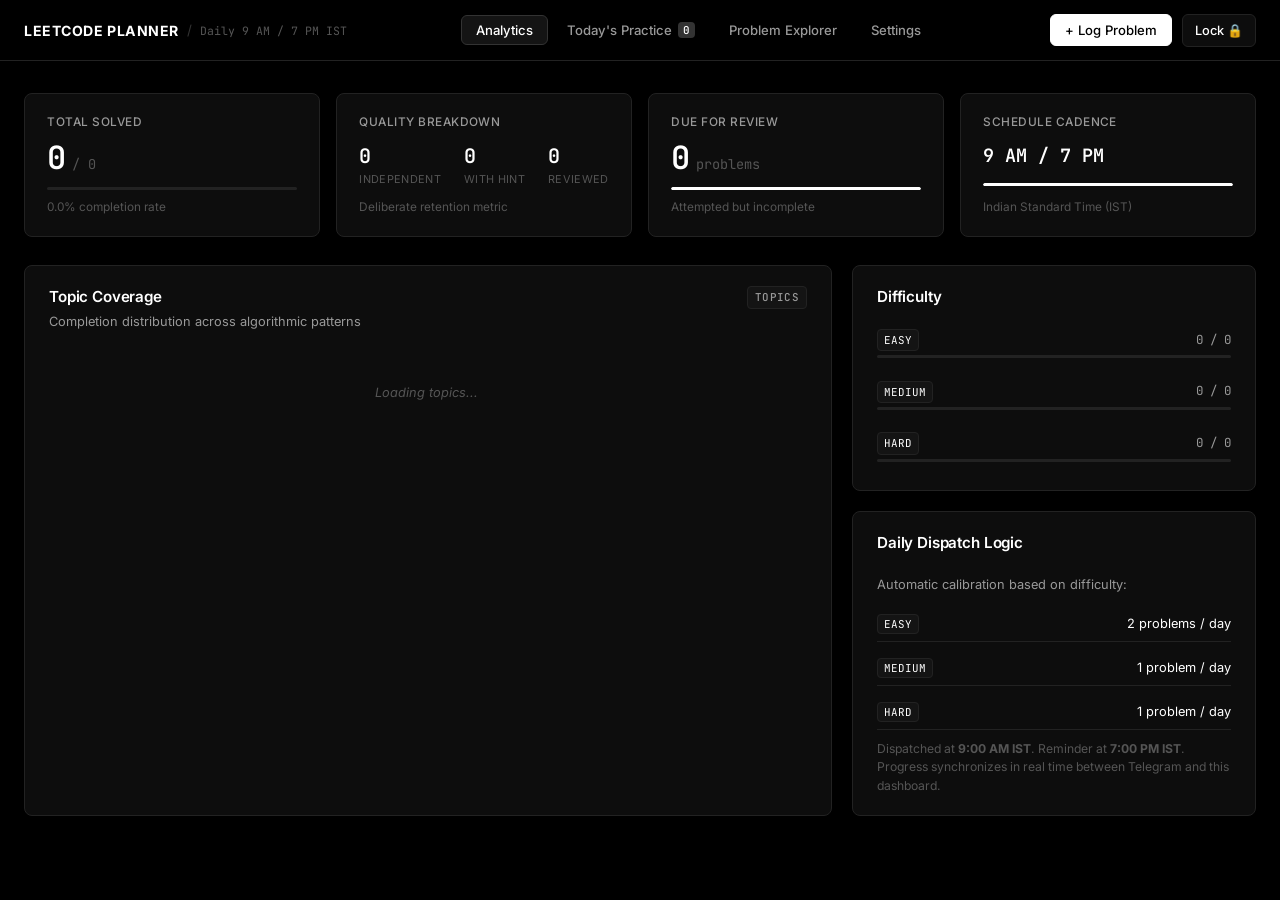
==== commit fee48977: "Add secure passcode login screen, 30-day session auth, and logout lock" ====
--- a/templates/index.html
+++ b/templates/index.html
@@ -32,6 +32,7 @@
 
       <div class="header-controls">
         <button class="btn btn-primary" id="btnOpenLogModal">+ Log Problem</button>
+        <a href="/logout" class="btn btn-secondary" style="text-decoration:none; padding: 6px 12px; font-size: 0.8rem;" title="Lock dashboard">Lock 🔒</a>
       </div>
     </div>
   </header>
